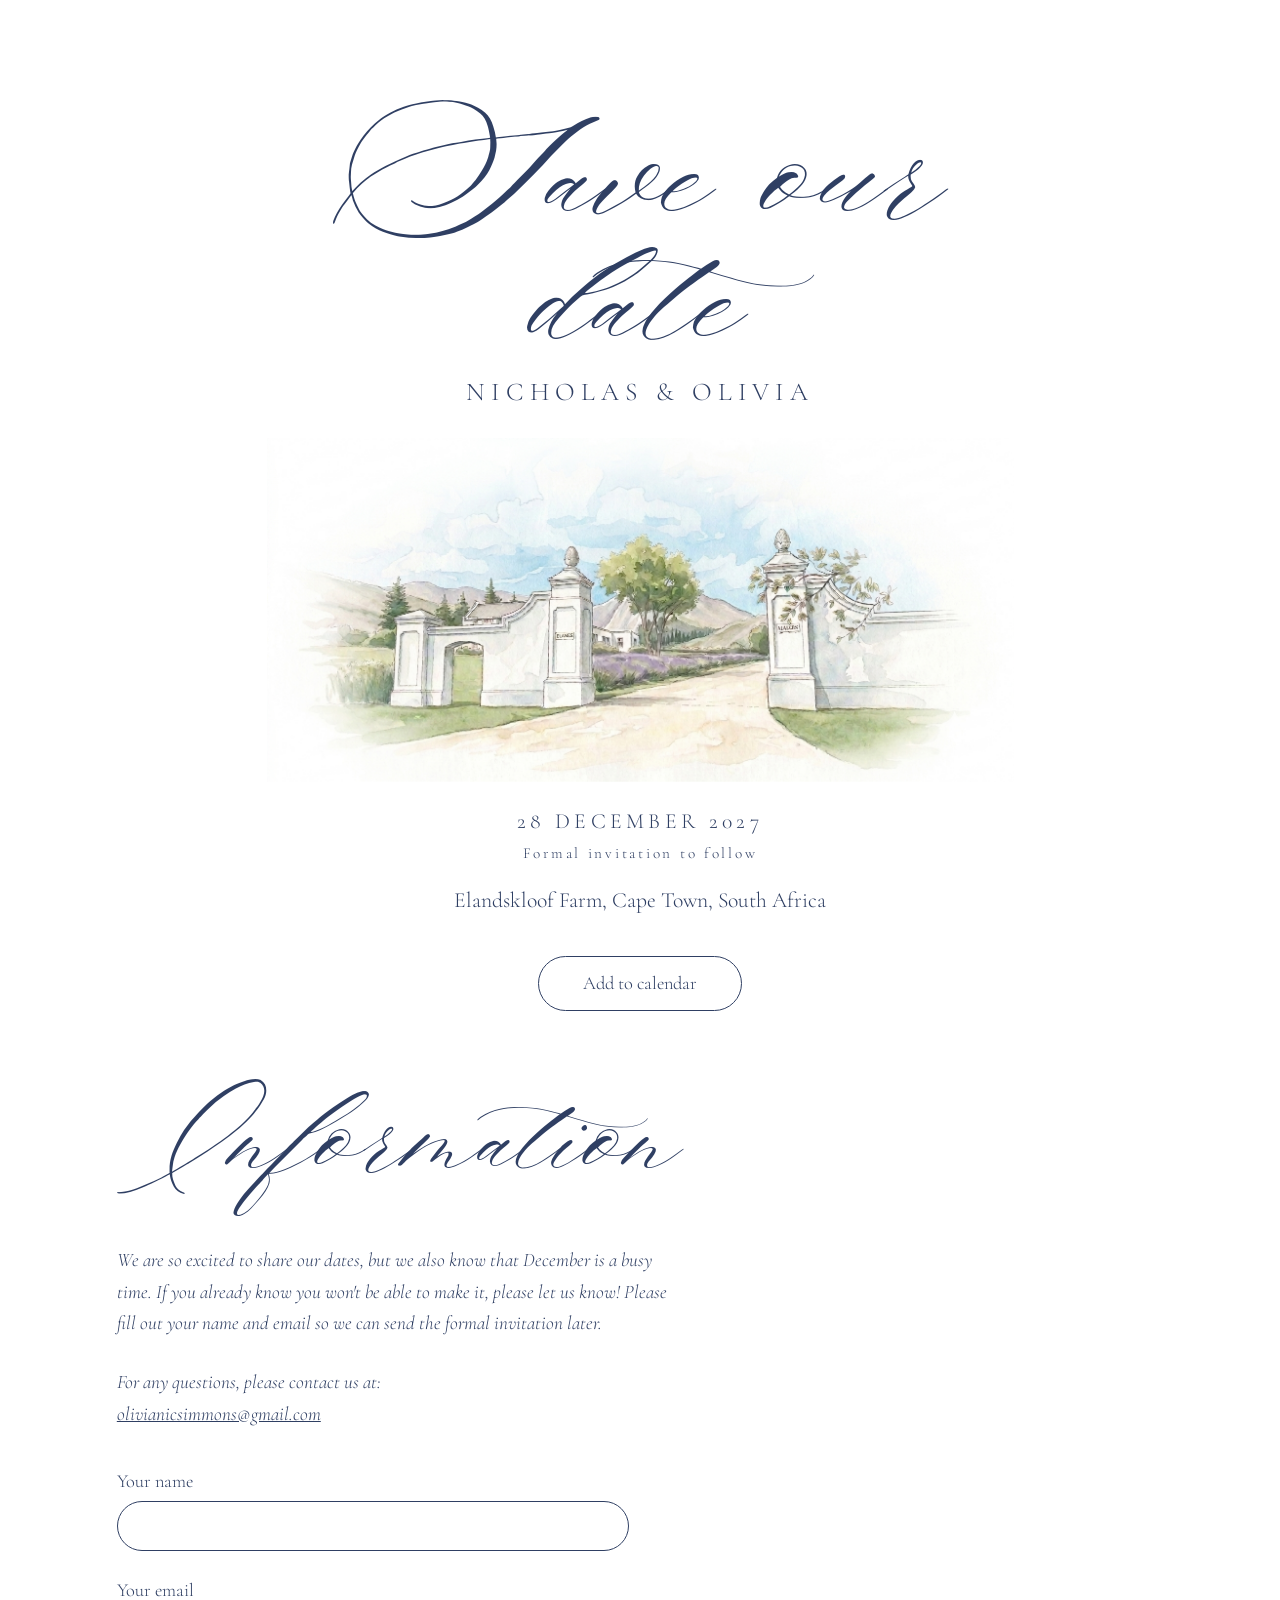
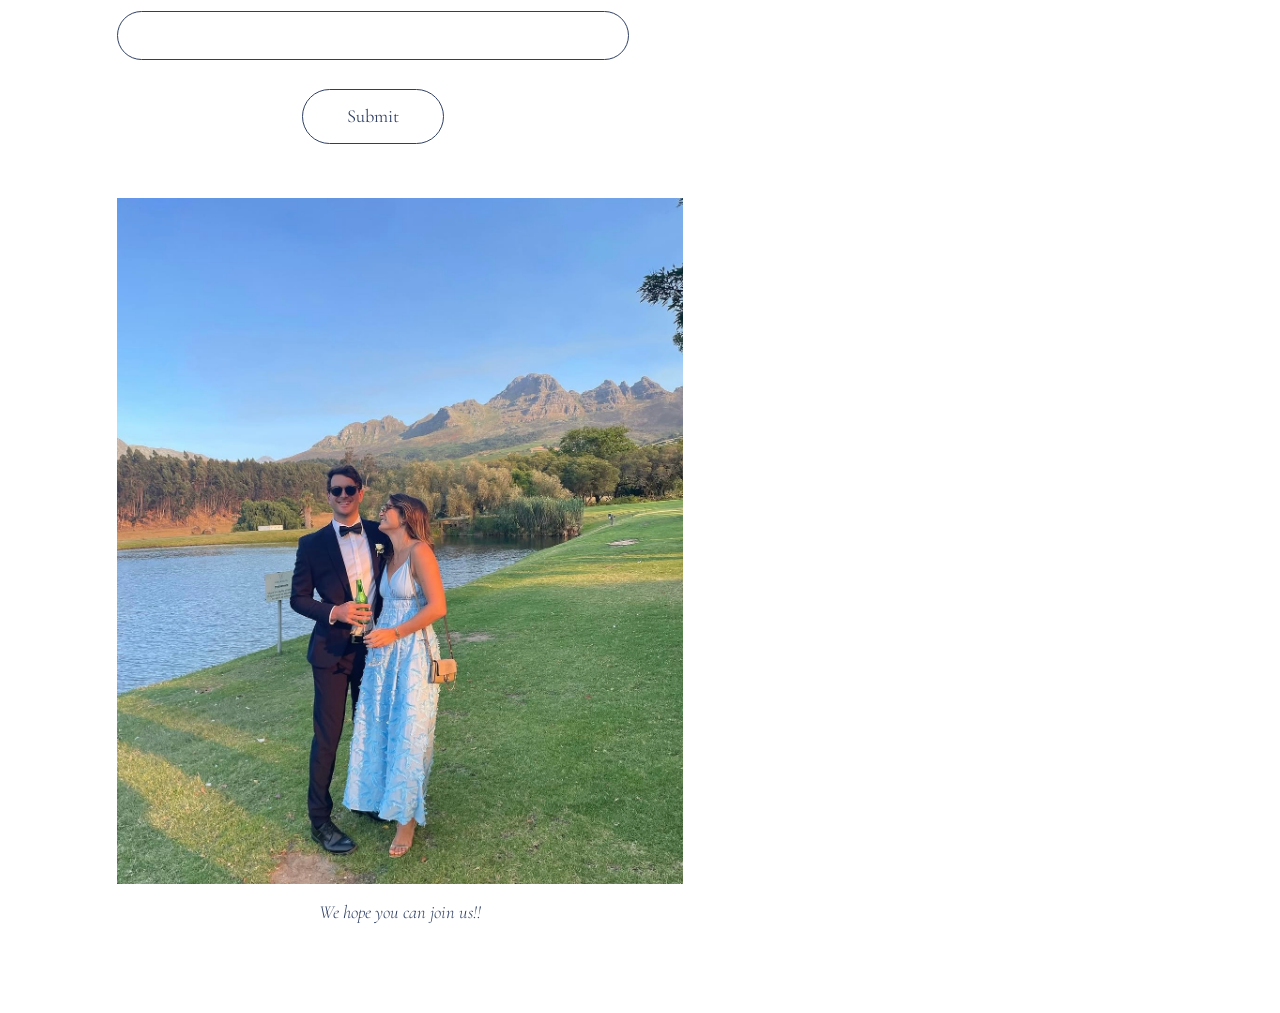
==== pages/save-the-date.html @ 7d3c2190 "added the add to calender, and a correct form" ====
<!DOCTYPE html>
<html lang="en">
<head>
  <meta charset="UTF-8">
  <meta name="viewport" content="width=device-width, initial-scale=1.0">
  <title>Nicholas &amp; Olivia — Save Our Date</title>
  <link rel="preconnect" href="https://fonts.googleapis.com">
  <link rel="preconnect" href="https://fonts.gstatic.com" crossorigin>
  <link href="https://fonts.googleapis.com/css2?family=Cormorant+Garamond:ital,wght@0,300;0,400;1,300;1,400&display=swap" rel="stylesheet">
  <link rel="stylesheet" href="../css/style.css">
  <link rel="stylesheet" href="../css/save-the-date.css">
</head>
<body class="std">

  <header class="hero">
    <h1 class="hero__script">Save our date</h1>
    <p class="hero__names">Nicholas &amp; Olivia</p>

    <img src="../images/watercolorElandskloof.png" alt="Watercolour illustration of the gates at Elandskloof Farm" class="hero__art">

    <p class="hero__date">
      <time datetime="2027-12-28">28 December 2027</time>
    </p>
    <p class="hero__follow">Formal invitation to follow</p>
    <p class="hero__place">Elandskloof Farm, Cape Town, South Africa</p>

    <a class="btn" href="../ics/olivia-nicholas.ics" download>Add to calendar</a>
</header>

  <section class="info">
    <div class="info__text">
      <h2 class="info__script">Information</h2>

      <p>We are so excited to share our dates, but we also know that December
         is a busy time. If you already know you won't be able to make it,
         please let us know! Please fill out your name and email so we can
         send the formal invitation later.</p>

      <p>For any questions, please contact us at:<br>
         <a href="mailto:olivianicsimmons@gmail.com">olivianicsimmons@gmail.com</a></p>

<form class="rsvp" id="rsvpForm" name="rsvp" method="POST"
    data-netlify="true" netlify-honeypot="bot-field">

  <input type="hidden" name="form-name" value="rsvp">

  <p class="hidden-field">
    <label>Don't fill this out: <input name="bot-field"></label>
  </p>

  <label class="rsvp__label" for="name">Your name</label>
  <input class="rsvp__input" type="text" id="name" name="name" autocomplete="name" required>

  <label class="rsvp__label" for="email">Your email</label>
  <input class="rsvp__input" type="email" id="email" name="email" autocomplete="email" required>

  <button class="btn" type="submit">Submit</button>

  <p class="rsvp__status" id="rsvpStatus" role="status" aria-live="polite"></p>
</form>

    <figure class="info__figure">
      <img src="../images/NicOlivia.jpg" alt="Olivia and Nicholas at Elandskloof Farm">
      <figcaption>We hope you can join us!!</figcaption>
    </figure>
  </section>

  <script src="../js/reveal.js"></script>
  <script src="../js/rsvp.js"></script>
</body>
</html>
---- css/style.css ----
@font-face {
  font-family: "Wedding Script";
  src: url("../fonts/slight.otf") format("opentype");
  font-weight: 300;
  font-style: normal;
  font-display: swap;
}


.line-script {
  margin: 0.1em 0 0;
  font-family: "Wedding Script", cursive;
  font-feature-settings: "swsh" 1, "salt" 1;
  font-weight: 400;
  font-size: clamp(1.6rem, 6vw, 4rem);
  line-height: 1.1;
  text-decoration: none;
}

:root {
  --paper: #f7f0e1;
  --ink: #0d2261;
  --envelope-max: 1100px;
}

* { box-sizing: border-box; }

html, body {
  margin: 0;
  padding: 0;
  height: 100%;
}

body {
  background: var(--paper);
  color: var(--ink);
  font-family: "Cormorant Garamond", Georgia, serif;
  -webkit-font-smoothing: antialiased;
}

.stage {
  min-height: 100vh;
  min-height: 100dvh;
  display: grid;
  place-items: center;
  padding: 4vmin;
}

/* Envelope wrapper: image sets the size, text is positioned over it */
.envelope {
  position: relative;
  display: block;
  width: 100%;
  max-width: var(--envelope-max);
  text-decoration: none;
  color: inherit;
  transition: transform 0.4s ease;
  -webkit-tap-highlight-color: transparent;
}

.envelope picture {
  display: block;
}

.envelope__art {
  display: block;
  width: 100%;
  height: auto;
  max-height: 90dvh;
  object-fit: contain;
}

.envelope:hover,
.envelope:focus-visible {
  transform: translateY(-4px);
}

.envelope:focus-visible {
  outline: 2px solid var(--ink);
  outline-offset: 8px;
}


/* Text block sits centred over the envelope.
   Percentages keep it locked to the artwork at any screen size. */
.envelope__text {
  position: absolute;
  top: 38%;
  left: 50%;
  transform: translateX(-50%);
  width: 70%;
  text-align: center;
}

.line-greeting {
  margin: 0;
  font-style: italic;
  font-size: clamp(0.7rem, 1.7vw, 1.5rem);
  letter-spacing: 0.08em;
}


.line-cta {
  display: block;
  margin: 1.5rem auto 0;
  width: fit-content;
  text-align: center;
  font-size: clamp(0.6rem, 1.3vw, 1.1rem);
  font-style: italic;
  letter-spacing: 0.22em;
  text-transform: uppercase;
  border-bottom: 1px solid currentColor;
  padding-bottom: 0.2em;
}


/* --- Typing animation --- */

/* Hide text until JS starts, but only if JS is running */
.js .line-greeting,
.js .line-script,
.js .line-cta {
  visibility: hidden;
}

.js .is-typing,
.js .is-done {
  visibility: visible;
}

.is-typing::after {
  content: "";
  display: inline-block;
  width: 1px;
  height: 0.9em;
  margin-left: 0.06em;
  background: currentColor;
  vertical-align: baseline;
  animation: blink 0.7s steps(1) infinite;
}

@keyframes blink {
  50% { opacity: 0; }
}

/* Respect users who don't want motion */
@media (prefers-reduced-motion: reduce) {
  .js .line-greeting,
  .js .line-script,
  .js .line-cta {
    visibility: visible;
  }
  .envelope { transition: none; }
  .is-typing::after { display: none; }
}

@media (max-width: 700px) {
  .envelope{
    max-width: 92vw;
  }

  .envelope__text {
    top: 36%;
    width: 82%;
  }

  .line-greeting {
    font-size: clamp(0.80rem, 3vw, 1.2rem);
    line-height: 1;
  }

  .line-script {
    font-size: clamp(1.2rem, 5vw, 3rem);
    line-height: 1.8;
    margin-top: 0.3em;
  }

  .line-cta {
    font-size: clamp(0.7rem, 2.8vw, 1rem);
    letter-spacing: 0.16em;
  }

  .stage {
    padding: 5vmin 3vmin;
  }
}
---- css/save-the-date.css ----
.std {
  --navy: #2f3f63;
  color: var(--navy);
  background: #fff;
  font-family: "Cormorant Garamond", Georgia, serif;
  font-weight: 300;
}

.hero {
  max-width: 900px;
  margin: 0 auto;
  padding: 4vmin 6vw 6vmin;
  text-align: center;
  margin-top: 5em;
}

.hero__script {
  font-family: "Wedding Script", cursive;
  font-weight: 400;
  font-size: clamp(3rem, 9vw, 6.5rem);
  margin: 0;
}

.hero__names {
  margin: 0.4em 0 1.2em;
  font-size: clamp(1rem, 2.6vw, 1.6rem);
  letter-spacing: 0.24em;
  text-transform: uppercase;
}

.hero__art {
  display: block;
  width: 100%;
  height: auto;
  margin: 0 auto;
}

.hero__date {
  margin: 1.2em 0 0.5em;
  font-size: clamp(0.95rem, 2.2vw, 1.35rem);
  letter-spacing: 0.2em;
  text-transform: uppercase;
}

.hero__follow {
  margin: 0 0 1.6em;
  font-size: clamp(0.7rem, 1.5vw, 0.95rem);
  letter-spacing: 0.18em;
}

.hero__place {
  margin: 0 0 2em;
  font-size: clamp(1rem, 2.2vw, 1.35rem);
}

.btn {
  display: inline-block;
  padding: 0.85em 2.4em;
  border: 1px solid var(--navy);
  border-radius: 999px;
  background: transparent;
  color: var(--navy);
  font-family: inherit;
  font-size: clamp(0.95rem, 2vw, 1.15rem);
  text-decoration: none;
  cursor: pointer;
  transition: background 0.25s ease, color 0.25s ease;
}

.btn:hover,
.btn:focus-visible {
  background: var(--navy);
  color: #fff;
}

/* --- Information --- */

.info {
  display: grid;
  grid-template-columns: 1fr 1fr;
  gap: 6vw;
  align-items: start;
  max-width: 1200px;
  margin: 0 auto;
  padding: 4vmin 6vw 10vmin;
}

.info__script {
  font-family: "Wedding Script", cursive;
  font-weight: 400;
  font-size: clamp(2.6rem, 7vw, 5rem);
  line-height: 1;
  margin: 0 0 0.8em;
}

.info__text p {
  font-style: italic;
  font-size: clamp(1rem, 1.9vw, 1.2rem);
  line-height: 1.65;
  margin: 0 0 1.4em;
  max-width: 34em;
}

.info__text a {
  color: inherit;
}

.info__figure {
  margin: 0;
}

.info__figure img {
  display: block;
  width: 100%;
  height: auto;
}

.info__figure figcaption {
  margin-top: 0.9em;
  text-align: center;
  font-style: italic;
  font-size: clamp(0.95rem, 1.8vw, 1.15rem);
}

/* --- Form --- */

.rsvp {
  margin-top: 2.5em;
  max-width: 32em;
}

.rsvp__label {
  display: block;
  margin-bottom: 0.5em;
  font-size: clamp(0.95rem, 1.8vw, 1.15rem);
}

.rsvp__input {
  display: block;
  width: 100%;
  margin-bottom: 1.8em;
  padding: 0.85em 1.2em;
  border: 1px solid var(--navy);
  border-radius: 999px;
  background: transparent;
  color: inherit;
  font-family: inherit;
  font-size: 1rem;
}

.rsvp__input:focus-visible {
  outline: 2px solid var(--navy);
  outline-offset: 2px;
}

.rsvp .btn {
  display: block;
  margin: 0 auto;
}

.rsvp__status {
  margin-top: 1.2em;
  text-align: center;
  font-style: italic;
  min-height: 1.4em;
}

/* --- Reveal on load --- */

@keyframes floatUp {
  from {
    opacity: 0;
    transform: translateY(28px);
  }
  to {
    opacity: 1;
    transform: translateY(0);
  }
}

.std .hero > * {
  opacity: 0;
  animation: floatUp 1s cubic-bezier(0.22, 1, 0.36, 1) forwards;
}

.std .hero__script  { animation-delay: 0.1s; }
.std .hero__names   { animation-delay: 0.3s; }
.std .hero__art     { animation-delay: 0.5s; }
.std .hero__date    { animation-delay: 0.8s; }
.std .hero__follow  { animation-delay: 0.95s; }
.std .hero__place   { animation-delay: 1.1s; }
.std .hero .btn     { animation-delay: 1.3s; }

/* --- Reveal on scroll --- */

.reveal {
  opacity: 0;
  transform: translateY(32px);
  transition: opacity 0.9s cubic-bezier(0.22, 1, 0.36, 1),
              transform 0.9s cubic-bezier(0.22, 1, 0.36, 1);
}

.reveal.is-visible {
  opacity: 1;
  transform: translateY(0);
}

.hidden-field {
  position: absolute;
  left: -9999px;
  opacity: 0;
  pointer-events: none;
}

@media (prefers-reduced-motion: reduce) {
  .std .hero > *,
  .reveal {
    opacity: 1;
    transform: none;
    animation: none;
    transition: none;
  }
}

@media (max-width: 800px) {
  .info {
    grid-template-columns: 1fr;
    gap: 3rem;
  }

  .info__figure {
    order: -1;
  }
}
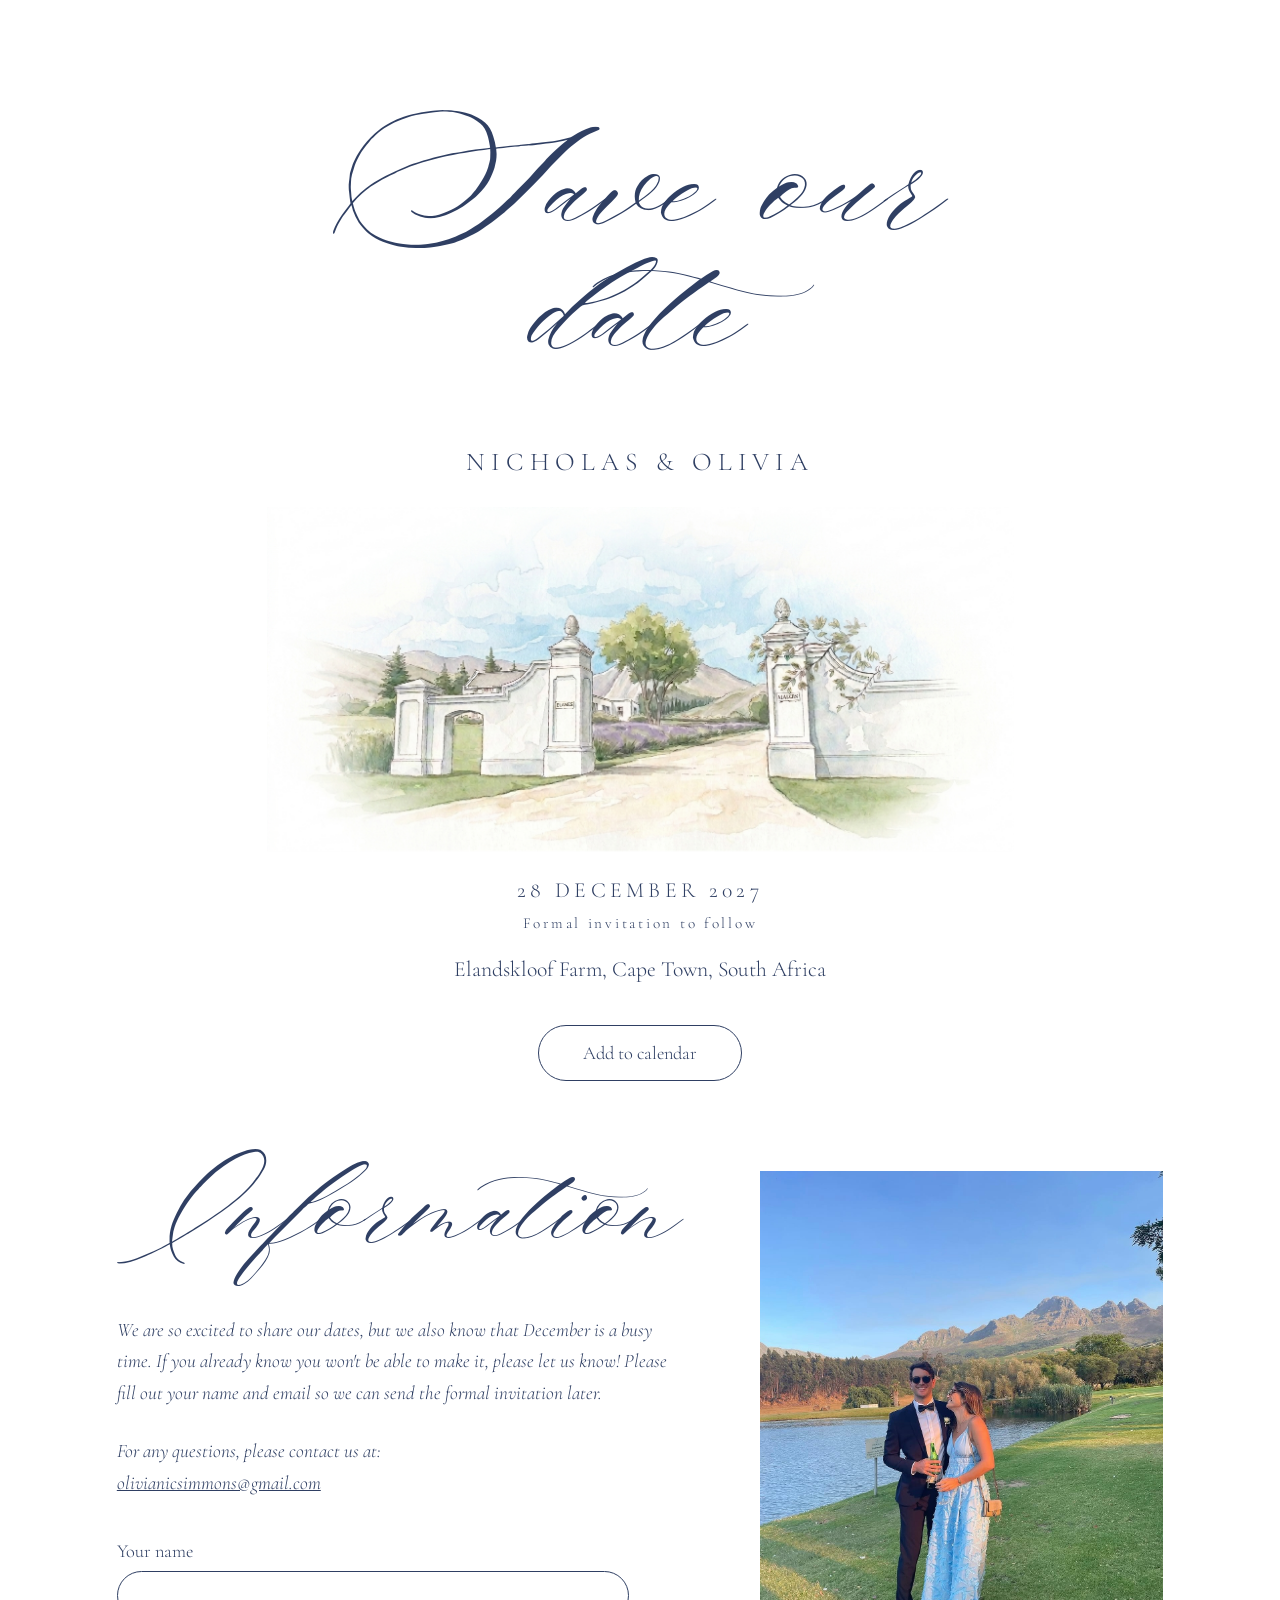
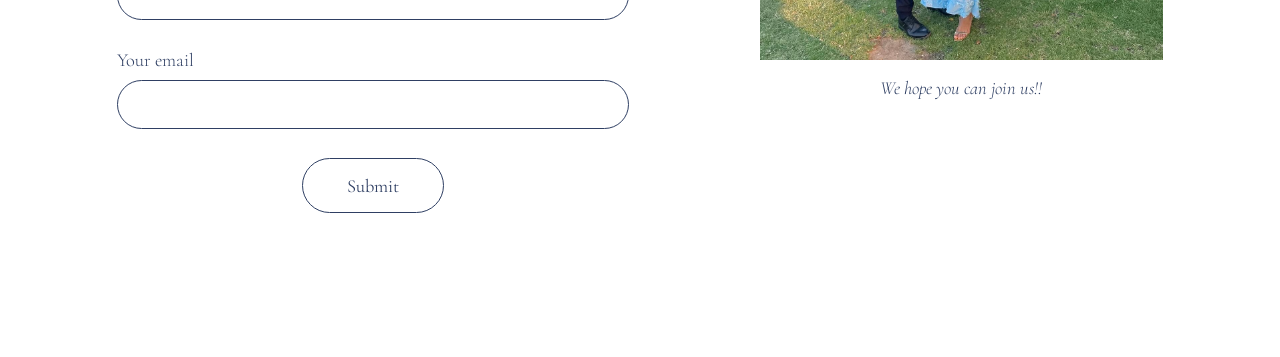
==== commit 12353d8e: "added a div that was lost and interfering with the blocks" ====
--- a/pages/save-the-date.html
+++ b/pages/save-the-date.html
@@ -24,7 +24,7 @@
     <p class="hero__follow">Formal invitation to follow</p>
     <p class="hero__place">Elandskloof Farm, Cape Town, South Africa</p>
 
-    <a class="btn" href="../ics/olivia-nicholas.ics" download>Add to calendar</a>
+    <a class="btn" href="../ics/olivia-nic.ics" download>Add to calendar</a>
 </header>
 
   <section class="info">
@@ -39,25 +39,25 @@
       <p>For any questions, please contact us at:<br>
          <a href="mailto:olivianicsimmons@gmail.com">olivianicsimmons@gmail.com</a></p>
 
-<form class="rsvp" id="rsvpForm" name="rsvp" method="POST"
-    data-netlify="true" netlify-honeypot="bot-field">
+        <form class="rsvp" id="rsvpForm" name="rsvp" method="POST"
+            data-netlify="true" netlify-honeypot="bot-field">
 
-  <input type="hidden" name="form-name" value="rsvp">
+            <input type="hidden" name="form-name" value="rsvp">
 
-  <p class="hidden-field">
-    <label>Don't fill this out: <input name="bot-field"></label>
-  </p>
+            <p class="hidden-field">
+                <label>Don't fill this out: <input name="bot-field"></label>
+            </p>
 
-  <label class="rsvp__label" for="name">Your name</label>
-  <input class="rsvp__input" type="text" id="name" name="name" autocomplete="name" required>
+            <label class="rsvp__label" for="name">Your name</label>
+            <input class="rsvp__input" type="text" id="name" name="name" autocomplete="name" required>
 
-  <label class="rsvp__label" for="email">Your email</label>
-  <input class="rsvp__input" type="email" id="email" name="email" autocomplete="email" required>
+            <label class="rsvp__label" for="email">Your email</label>
+            <input class="rsvp__input" type="email" id="email" name="email" autocomplete="email" required>
 
-  <button class="btn" type="submit">Submit</button>
-
-  <p class="rsvp__status" id="rsvpStatus" role="status" aria-live="polite"></p>
-</form>
+            <button class="btn" type="submit">Submit</button>
+            <p class="rsvp__status" id="rsvpStatus" role="status" aria-live="polite"></p>
+        </form>
+    </div>
 
     <figure class="info__figure">
       <img src="../images/NicOlivia.jpg" alt="Olivia and Nicholas at Elandskloof Farm">
--- a/css/save-the-date.css
+++ b/css/save-the-date.css
@@ -18,7 +18,8 @@
   font-family: "Wedding Script", cursive;
   font-weight: 400;
   font-size: clamp(3rem, 9vw, 6.5rem);
-  margin: 0;
+  margin-top: 10px;
+  overflow: visible;
 }
 
 .hero__names {
@@ -231,4 +232,8 @@
   .info__figure {
     order: -1;
   }
+}
+
+@media (max-width: 600px) {
+  .hero__script { font-size: clamp(2.4rem, 13vw, 4rem); }
 }
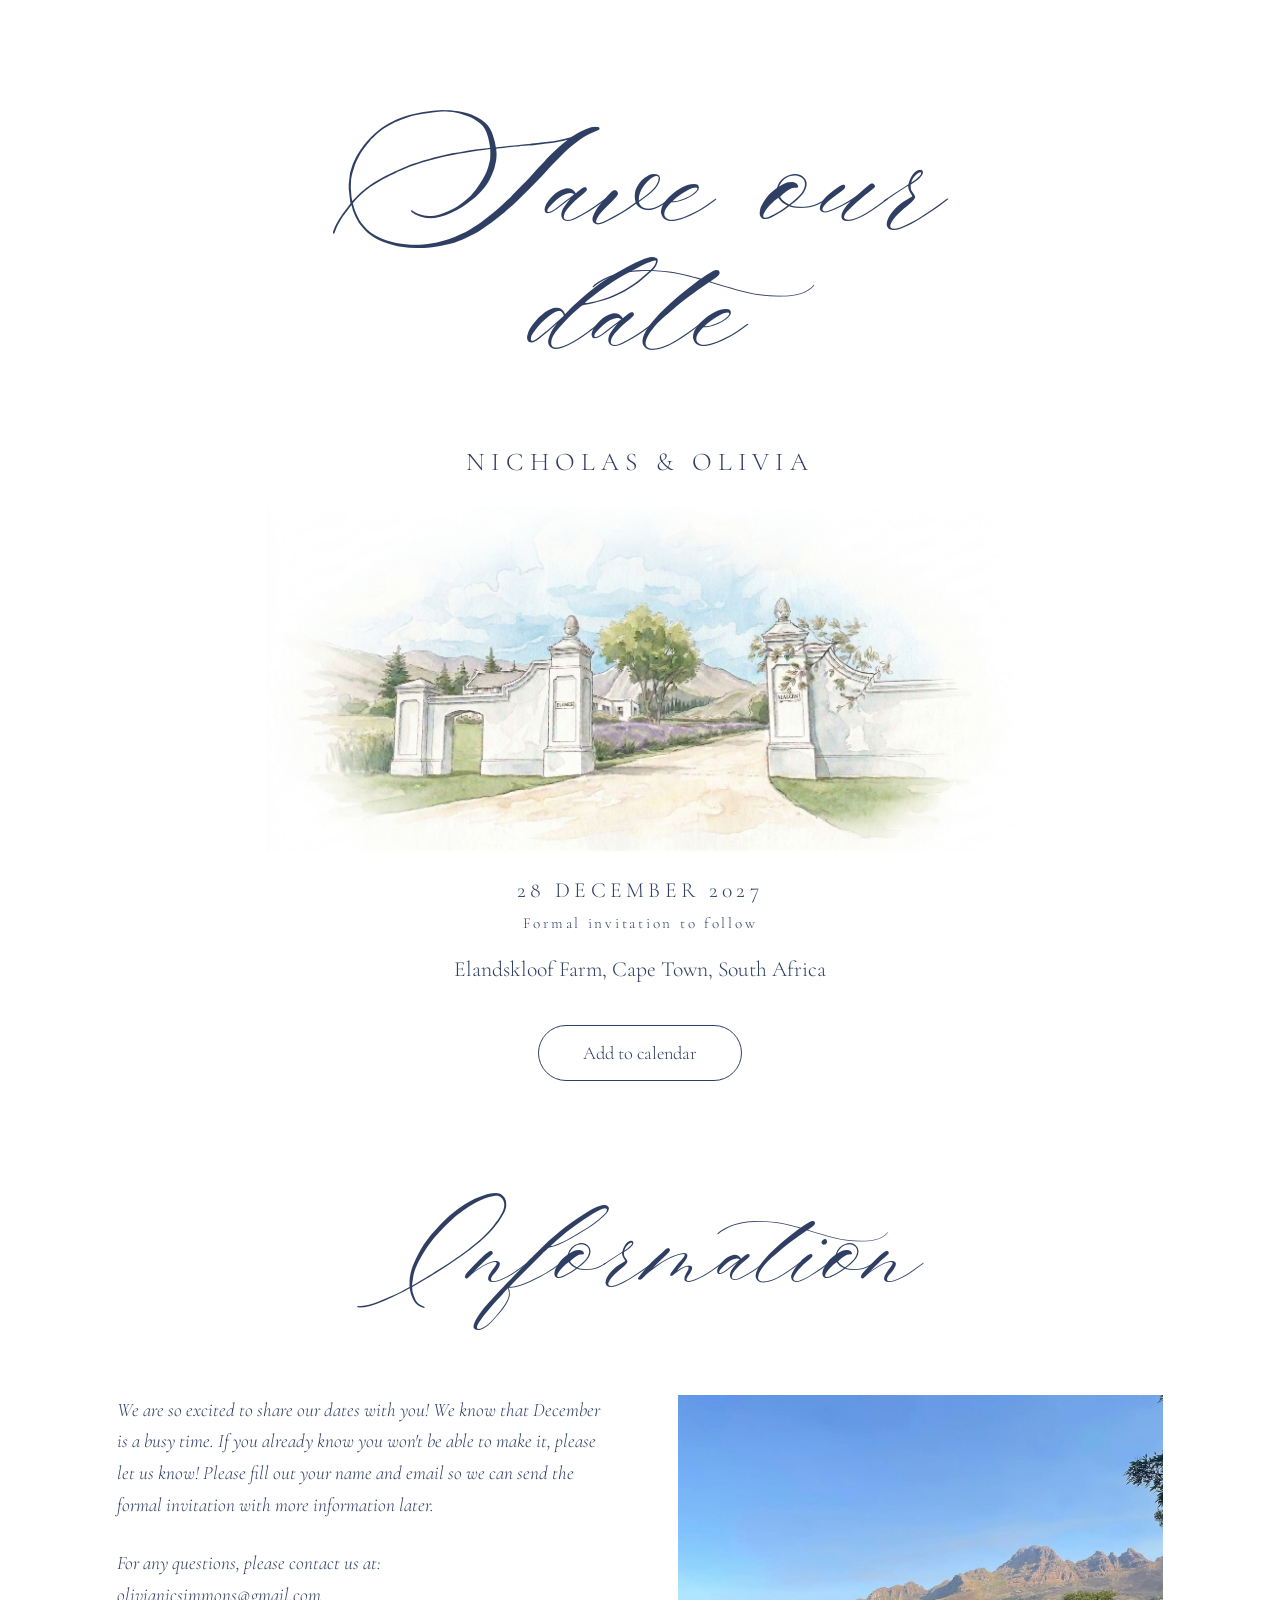
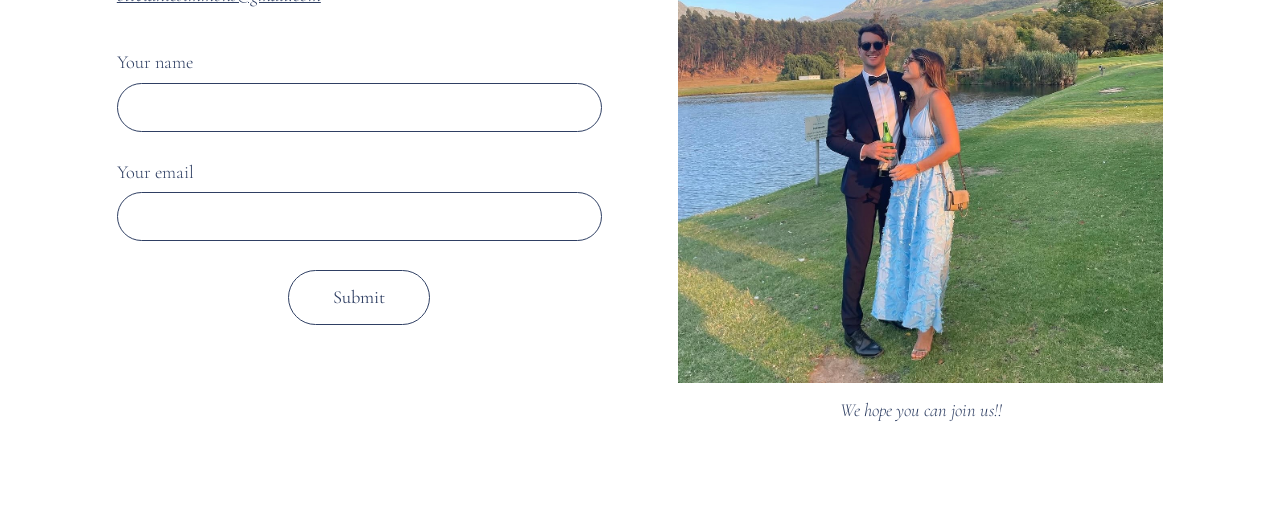
==== commit e349d70b: "some switch around" ====
--- a/pages/save-the-date.html
+++ b/pages/save-the-date.html
@@ -24,20 +24,22 @@
     <p class="hero__follow">Formal invitation to follow</p>
     <p class="hero__place">Elandskloof Farm, Cape Town, South Africa</p>
 
-    <a class="btn" href="../ics/olivia-nic.ics" download>Add to calendar</a>
+    <a class="btn" id="Add-to-Calender-btn" href="../ics/olivia-nic.ics" download>Add to calendar</a>
 </header>
 
+<h2 class="info__script">Information</h2>
   <section class="info">
     <div class="info__text">
-      <h2 class="info__script">Information</h2>
 
-      <p>We are so excited to share our dates, but we also know that December
+    <div class="bread-text">
+      <p>We are so excited to share our dates with you! We know that December
          is a busy time. If you already know you won't be able to make it,
          please let us know! Please fill out your name and email so we can
-         send the formal invitation later.</p>
+         send the formal invitation with more information later.</p>
 
       <p>For any questions, please contact us at:<br>
          <a href="mailto:olivianicsimmons@gmail.com">olivianicsimmons@gmail.com</a></p>
+    </div>
 
         <form class="rsvp" id="rsvpForm" name="rsvp" method="POST"
             data-netlify="true" netlify-honeypot="bot-field">
--- a/css/style.css
+++ b/css/style.css
@@ -18,7 +18,7 @@
 }
 
 :root {
-  --paper: #f7f0e1;
+  --paper: white;
   --ink: #0d2261;
   --envelope-max: 1100px;
 }
@@ -32,7 +32,7 @@
 }
 
 body {
-  background: var(--paper);
+  background: white;
   color: var(--ink);
   font-family: "Cormorant Garamond", Georgia, serif;
   -webkit-font-smoothing: antialiased;
--- a/css/save-the-date.css
+++ b/css/save-the-date.css
@@ -87,11 +87,14 @@
 }
 
 .info__script {
+  display: block;
   font-family: "Wedding Script", cursive;
   font-weight: 400;
   font-size: clamp(2.6rem, 7vw, 5rem);
   line-height: 1;
   margin: 0 0 0.8em;
+  text-align: center;
+  margin-top: 1em;
 }
 
 .info__text p {
@@ -213,6 +216,10 @@
   pointer-events: none;
 }
 
+#Add-to-Calender-btn{
+    margin-bottom: 100spx;
+}
+
 @media (prefers-reduced-motion: reduce) {
   .std .hero > *,
   .reveal {
@@ -232,8 +239,23 @@
   .info__figure {
     order: -1;
   }
+  .bread-text{
+    text-align: center;
+    }
+
+  .info__text p {
+    max-width: none;
+    margin-left: auto;
+    margin-right: auto;
+  }
+  .rsvp {
+    margin-left: auto;
+    margin-right: auto;
+  }
+
 }
 
 @media (max-width: 600px) {
   .hero__script { font-size: clamp(2.4rem, 13vw, 4rem); }
+
 }
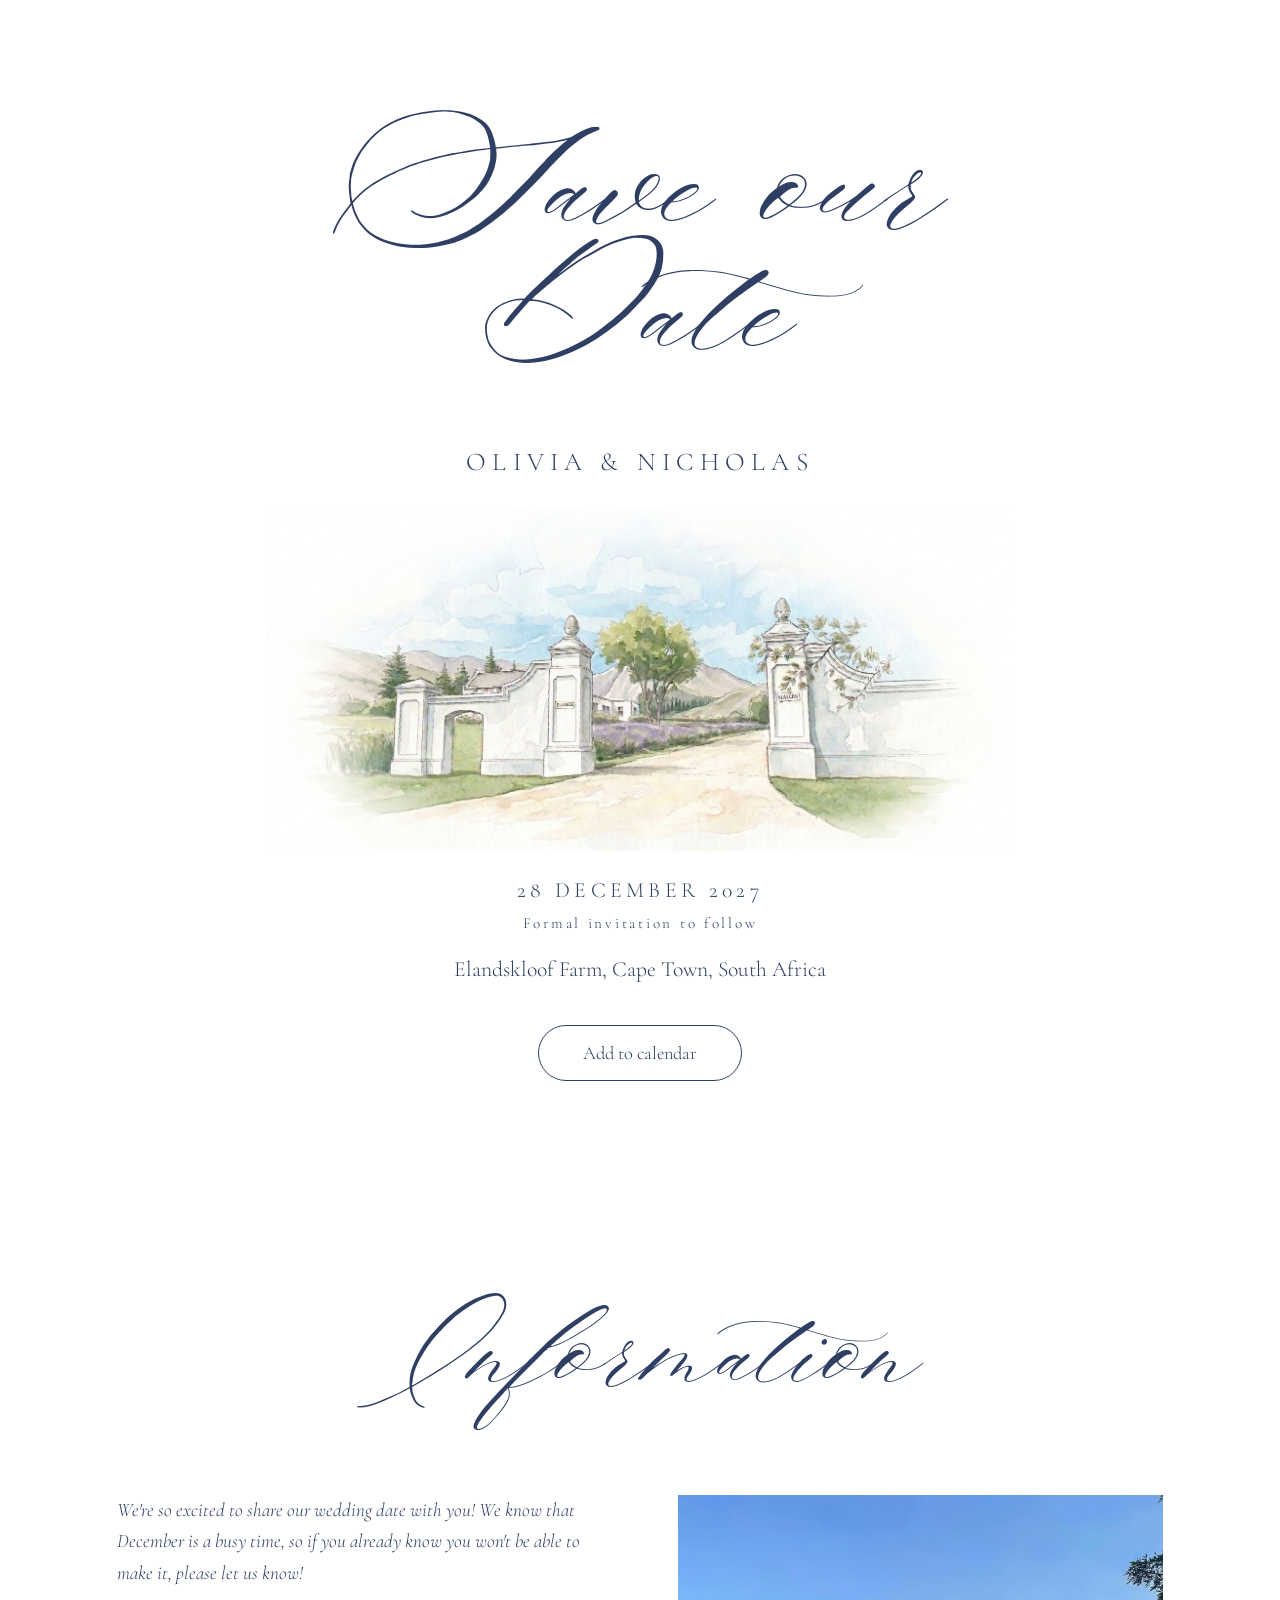
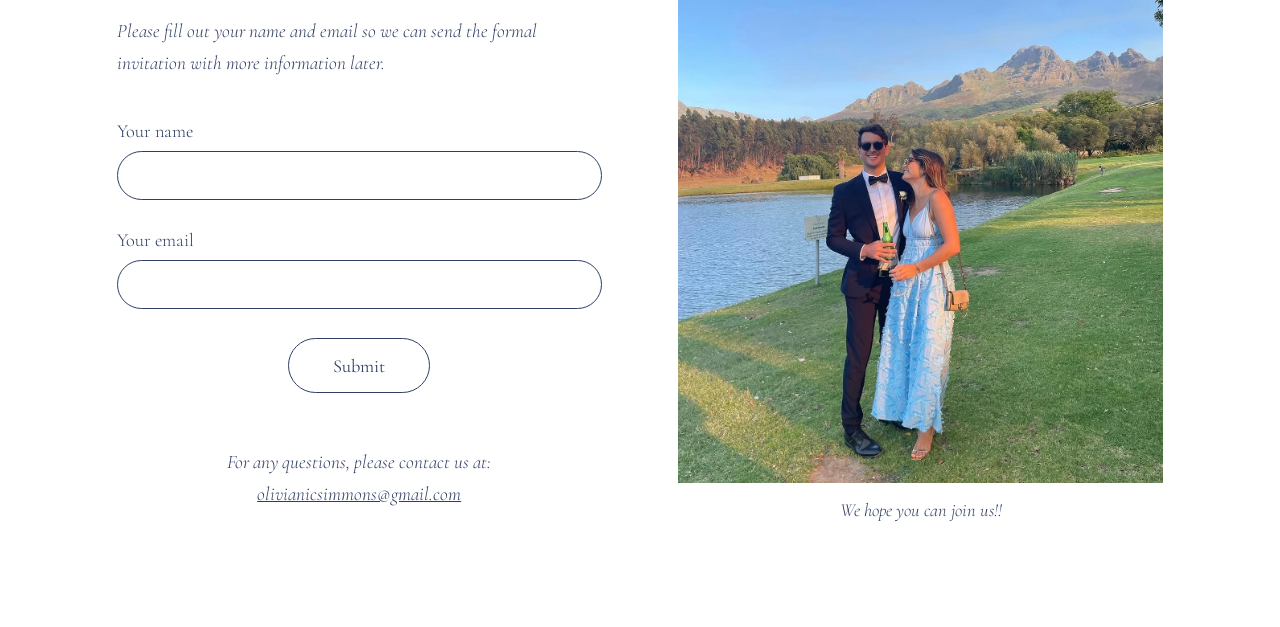
==== commit 4176cdb1: "small edits and changes with grammar and flow" ====
--- a/pages/save-the-date.html
+++ b/pages/save-the-date.html
@@ -13,8 +13,8 @@
 <body class="std">
 
   <header class="hero">
-    <h1 class="hero__script">Save our date</h1>
-    <p class="hero__names">Nicholas &amp; Olivia</p>
+    <h1 class="hero__script">Save our Date</h1>
+    <p class="hero__names">Olivia &amp; Nicholas</p>
 
     <img src="../images/watercolorElandskloof.png" alt="Watercolour illustration of the gates at Elandskloof Farm" class="hero__art">
 
@@ -32,15 +32,13 @@
     <div class="info__text">
 
     <div class="bread-text">
-      <p>We are so excited to share our dates with you! We know that December
-         is a busy time. If you already know you won't be able to make it,
-         please let us know! Please fill out your name and email so we can
+      <p>We're so excited to share our wedding date with you! We know that December
+         is a busy time, so if you already know you won't be able to make it,
+         please let us know! </p> 
+         
+    <p>Please fill out your name and email so we can
          send the formal invitation with more information later.</p>
-
-      <p>For any questions, please contact us at:<br>
-         <a href="mailto:olivianicsimmons@gmail.com">olivianicsimmons@gmail.com</a></p>
     </div>
-
         <form class="rsvp" id="rsvpForm" name="rsvp" method="POST"
             data-netlify="true" netlify-honeypot="bot-field">
 
@@ -59,6 +57,12 @@
             <button class="btn" type="submit">Submit</button>
             <p class="rsvp__status" id="rsvpStatus" role="status" aria-live="polite"></p>
         </form>
+      
+    <span class="contact_form">
+        <p>For any questions, please contact us at:<br>
+            <a href="mailto:olivianicsimmons@gmail.com">olivianicsimmons@gmail.com</a>
+        </p>
+    </span>    
     </div>
 
     <figure class="info__figure">
--- a/css/save-the-date.css
+++ b/css/save-the-date.css
@@ -95,6 +95,7 @@
   margin: 0 0 0.8em;
   text-align: center;
   margin-top: 1em;
+  grid-column: 1 / -1;
 }
 
 .info__text p {
@@ -107,6 +108,11 @@
 
 .info__text a {
   color: inherit;
+}
+
+.contact_form{
+    text-align: center;
+
 }
 
 .info__figure {
@@ -217,7 +223,7 @@
 }
 
 #Add-to-Calender-btn{
-    margin-bottom: 100spx;
+    margin-bottom: 100px;
 }
 
 @media (prefers-reduced-motion: reduce) {
@@ -236,9 +242,6 @@
     gap: 3rem;
   }
 
-  .info__figure {
-    order: -1;
-  }
   .bread-text{
     text-align: center;
     }
@@ -252,10 +255,8 @@
     margin-left: auto;
     margin-right: auto;
   }
-
 }
 
 @media (max-width: 600px) {
   .hero__script { font-size: clamp(2.4rem, 13vw, 4rem); }
-
 }
